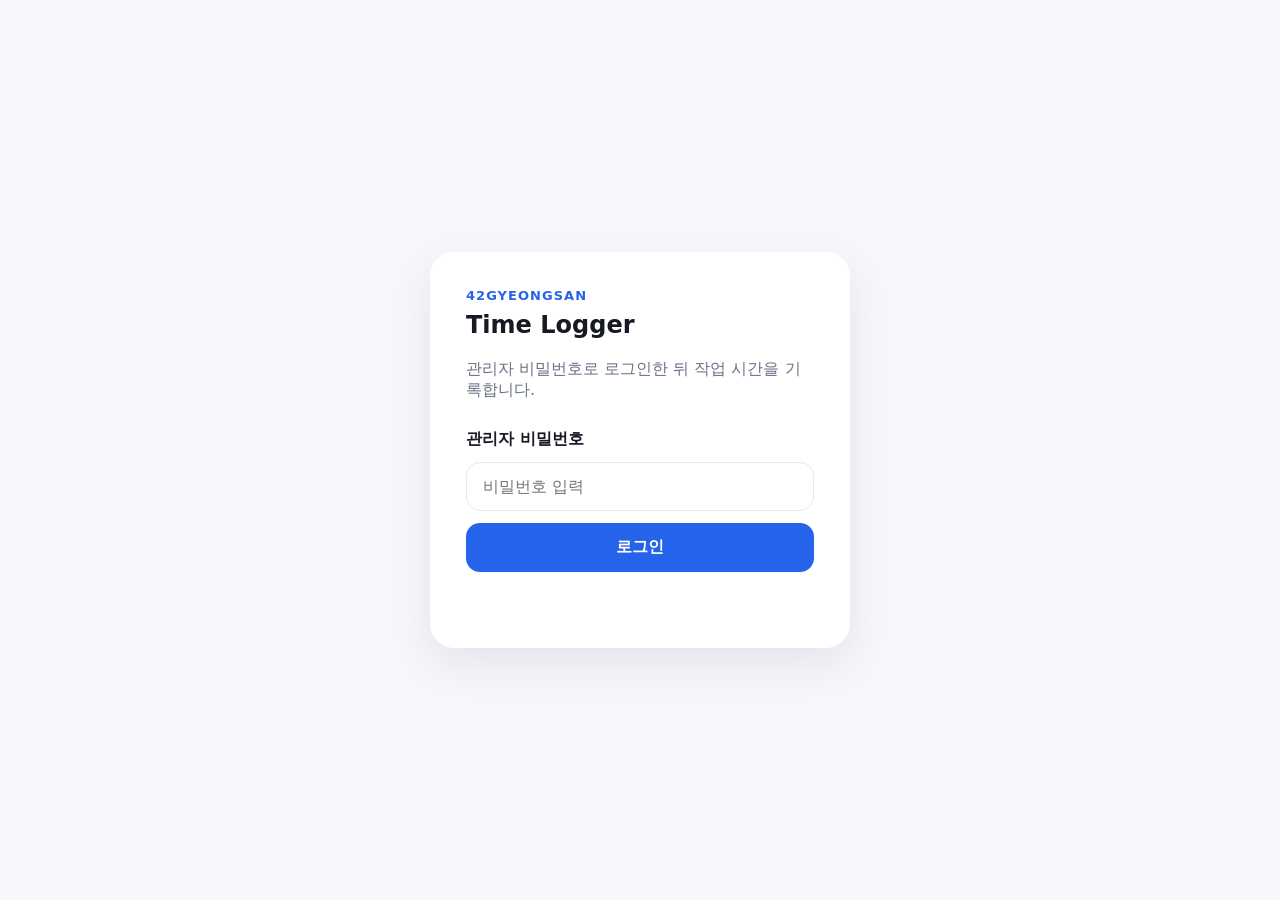
==== index.html @ 4a7641c6 "just save" ====
<!DOCTYPE html>
<html lang="ko">
<head>
  <meta charset="UTF-8" />
  <meta name="viewport" content="width=device-width, initial-scale=1.0" />
  <title>42Gyeongsan Time Logger</title>
  <link rel="stylesheet" href="style.css" />
</head>
<body>
  <main class="login-page">
    <section class="login-card">
      <p class="eyebrow">42Gyeongsan</p>
      <h1>Time Logger</h1>
      <p class="description">
        관리자 비밀번호로 로그인한 뒤 작업 시간을 기록합니다.
      </p>

      <form id="loginForm" class="form">
        <label for="password">관리자 비밀번호</label>
        <input
          id="password"
          name="password"
          type="password"
          autocomplete="current-password"
          placeholder="비밀번호 입력"
          required
        />

        <button type="submit" class="primary-button">로그인</button>
      </form>

      <p id="loginMessage" class="message" aria-live="polite"></p>
    </section>
  </main>

  <script src="app.js"></script>
</body>
</html>
---- style.css ----
* {
  box-sizing: border-box;
}

:root {
  --bg: #f6f7fb;
  --card: #ffffff;
  --text: #171923;
  --muted: #697386;
  --line: #e6e8ef;
  --primary: #2563eb;
  --primary-dark: #1d4ed8;
  --danger: #dc2626;
  --danger-dark: #b91c1c;
  --soft-primary: #eff6ff;
  --soft-danger: #fef2f2;
  --shadow: 0 16px 40px rgba(15, 23, 42, 0.08);
}

body {
  margin: 0;
  font-family: system-ui, -apple-system, BlinkMacSystemFont, "Segoe UI", sans-serif;
  background: var(--bg);
  color: var(--text);
}

button,
input {
  font: inherit;
}

button {
  cursor: pointer;
}

.login-page {
  min-height: 100vh;
  display: grid;
  place-items: center;
  padding: 24px;
}

.login-card {
  width: min(420px, 100%);
  background: var(--card);
  padding: 36px;
  border-radius: 24px;
  box-shadow: var(--shadow);
}

.eyebrow {
  margin: 0 0 8px;
  color: var(--primary);
  font-size: 13px;
  font-weight: 800;
  letter-spacing: 0.08em;
  text-transform: uppercase;
}

h1,
h2,
p {
  margin-top: 0;
}

.description,
.muted {
  color: var(--muted);
}

.form {
  display: grid;
  gap: 12px;
  margin-top: 28px;
}

label {
  font-weight: 700;
}

input {
  width: 100%;
  padding: 14px 16px;
  border: 1px solid var(--line);
  border-radius: 14px;
  background: #fff;
}

input:focus {
  outline: 3px solid var(--soft-primary);
  border-color: var(--primary);
}

.primary-button,
.danger-button,
.ghost-button,
.icon-button {
  border: 0;
  border-radius: 14px;
  font-weight: 800;
  transition: 0.15s ease;
}

.primary-button {
  padding: 14px 18px;
  background: var(--primary);
  color: #fff;
}

.primary-button:hover {
  background: var(--primary-dark);
}

.primary-button:disabled {
  opacity: 0.5;
  cursor: not-allowed;
}

.danger-button {
  padding: 14px 18px;
  background: var(--danger);
  color: #fff;
}

.danger-button:hover {
  background: var(--danger-dark);
}

.danger-button:disabled {
  opacity: 0.5;
  cursor: not-allowed;
}

.ghost-button {
  padding: 12px 16px;
  background: #fff;
  color: var(--text);
  border: 1px solid var(--line);
}

.icon-button {
  width: 44px;
  height: 44px;
  background: #fff;
  border: 1px solid var(--line);
  font-size: 28px;
}

.message {
  min-height: 24px;
  margin: 16px 0 0;
  color: var(--danger);
  font-weight: 700;
}

.app-shell {
  width: min(1100px, 100%);
  margin: 0 auto;
  padding: 28px;
}

.topbar,
.status-panel,
.calendar-panel,
.day-panel {
  background: var(--card);
  border-radius: 24px;
  box-shadow: var(--shadow);
}

.topbar {
  display: flex;
  justify-content: space-between;
  align-items: center;
  gap: 16px;
  padding: 24px;
  margin-bottom: 18px;
}

.topbar h1 {
  margin-bottom: 0;
}

.status-panel {
  display: flex;
  justify-content: space-between;
  gap: 16px;
  padding: 24px;
  margin-bottom: 18px;
}

.panel-label {
  margin-bottom: 6px;
  color: var(--muted);
  font-size: 13px;
  font-weight: 800;
}

.actions {
  display: flex;
  gap: 10px;
  align-items: center;
  flex-wrap: wrap;
}

.calendar-panel,
.day-panel {
  padding: 24px;
  margin-bottom: 18px;
}

.calendar-header,
.section-heading {
  display: flex;
  justify-content: space-between;
  align-items: center;
  gap: 12px;
  margin-bottom: 18px;
}

.calendar-header h2,
.section-heading h2 {
  margin: 0;
}

.weekdays,
.calendar-grid {
  display: grid;
  grid-template-columns: repeat(7, 1fr);
  gap: 8px;
}

.weekdays {
  margin-bottom: 8px;
  color: var(--muted);
  font-size: 13px;
  font-weight: 800;
  text-align: center;
}

.day-cell {
  min-height: 112px;
  padding: 10px;
  border: 1px solid var(--line);
  border-radius: 16px;
  background: #fff;
  text-align: left;
}

.day-cell:hover {
  border-color: var(--primary);
}

.day-cell.empty {
  background: transparent;
  border-color: transparent;
  cursor: default;
}

.day-cell.today {
  background: var(--soft-primary);
}

.day-cell.selected {
  outline: 3px solid var(--primary);
}

.day-number {
  display: block;
  font-weight: 900;
  margin-bottom: 10px;
}

.day-meta {
  display: grid;
  gap: 4px;
  color: var(--muted);
  font-size: 12px;
  line-height: 1.35;
}

.running-chip,
.total-badge,
.status-chip {
  display: inline-flex;
  width: fit-content;
  padding: 5px 8px;
  border-radius: 999px;
  font-size: 12px;
  font-weight: 900;
}

.running-chip {
  background: var(--soft-danger);
  color: var(--danger);
}

.total-badge {
  background: var(--soft-primary);
  color: var(--primary);
}

.log-list {
  display: grid;
  gap: 10px;
}

.log-item {
  display: flex;
  justify-content: space-between;
  gap: 16px;
  padding: 14px 16px;
  border: 1px solid var(--line);
  border-radius: 16px;
}

.log-time {
  font-weight: 800;
}

.log-duration {
  color: var(--muted);
}

.status-chip.completed {
  background: var(--soft-primary);
  color: var(--primary);
}

.status-chip.running {
  background: var(--soft-danger);
  color: var(--danger);
}

.status-chip.auto {
  background: #fff7ed;
  color: #c2410c;
}

@media (max-width: 760px) {
  .app-shell {
    padding: 16px;
  }

  .topbar,
  .status-panel,
  .calendar-header,
  .section-heading,
  .log-item {
    flex-direction: column;
    align-items: stretch;
  }

  .day-cell {
    min-height: 86px;
    padding: 8px;
  }

  .day-meta {
    font-size: 11px;
  }
}
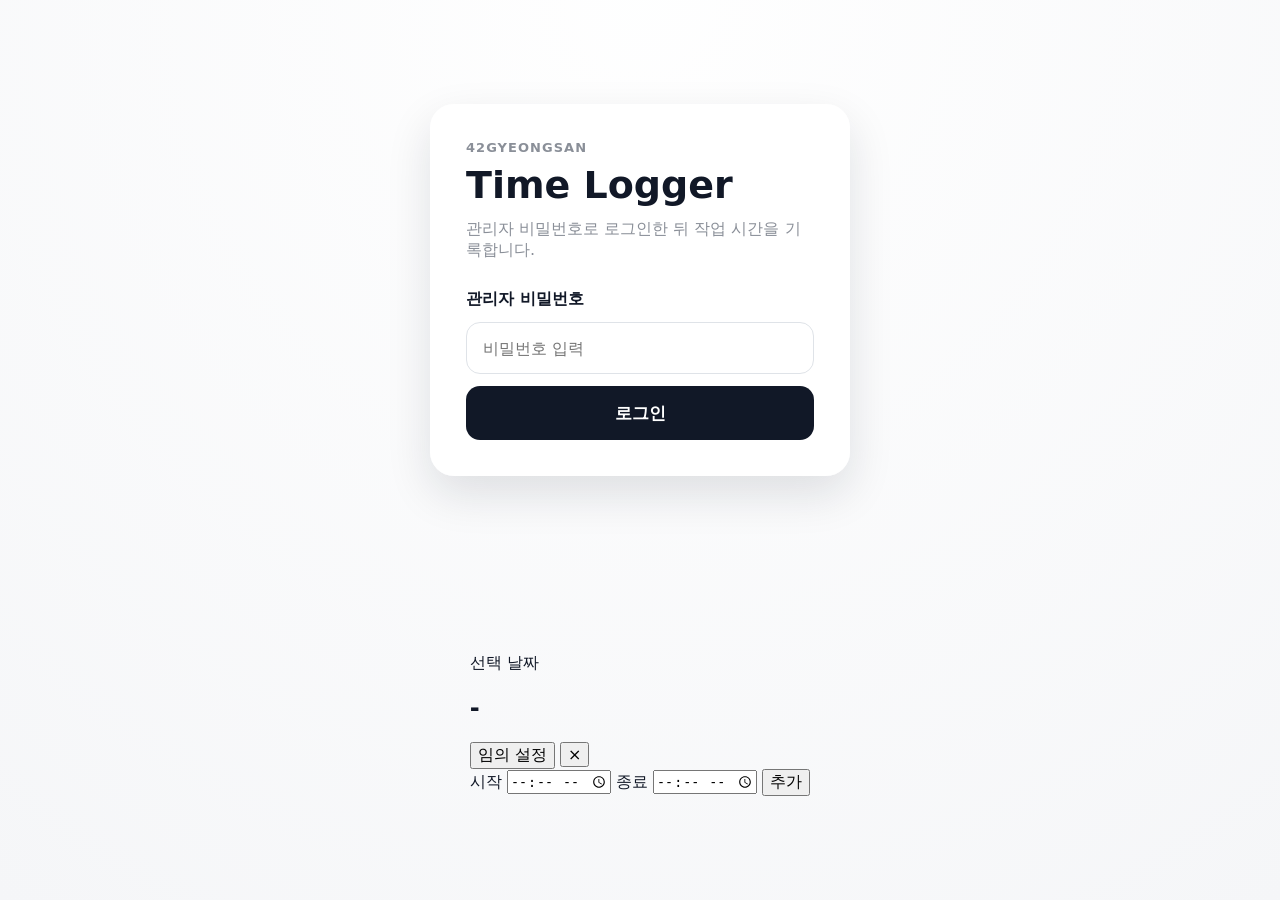
==== commit 1e547b9f: "just save" ====
--- a/index.html
+++ b/index.html
@@ -31,6 +31,37 @@
 
       <p id="loginMessage" class="message" aria-live="polite"></p>
     </section>
+    <div id="dayModal" class="modal-backdrop hidden">
+    <section class="day-modal">
+      <header class="modal-header">
+        <div>
+          <p class="modal-label">선택 날짜</p>
+          <h2 id="modalDateTitle">-</h2>
+        </div>
+
+        <div class="modal-actions">
+          <button id="manualOpenBtn" class="manual-button" type="button">임의 설정</button>
+          <button id="modalCloseBtn" class="modal-close-button" type="button">×</button>
+        </div>
+      </header>
+
+      <form id="manualForm" class="manual-form hidden">
+        <label>
+          시작
+          <input id="manualStartTime" type="time" required />
+        </label>
+
+        <label>
+          종료
+          <input id="manualEndTime" type="time" required />
+        </label>
+
+        <button type="submit">추가</button>
+      </form>
+
+      <div id="modalLogList" class="modal-log-list"></div>
+    </section>
+  </div>
   </main>
 
   <script src="app.js"></script>
--- a/style.css
+++ b/style.css
@@ -3,36 +3,344 @@
 }
 
 :root {
-  --bg: #f6f7fb;
-  --card: #ffffff;
-  --text: #171923;
-  --muted: #697386;
-  --line: #e6e8ef;
-  --primary: #2563eb;
-  --primary-dark: #1d4ed8;
-  --danger: #dc2626;
-  --danger-dark: #b91c1c;
-  --soft-primary: #eff6ff;
-  --soft-danger: #fef2f2;
-  --shadow: 0 16px 40px rgba(15, 23, 42, 0.08);
+  --bg: #f5f6f8;
+  --card: rgba(255, 255, 255, 0.92);
+  --text: #111827;
+  --muted: #8a8f98;
+  --line: #dfe3e8;
+  --line-soft: #eef1f4;
+  --sunday: #e53935;
+  --saturday: #1e6fd9;
+  --primary: #111827;
+  --start: #2563eb;
+  --start-hover: #1d4ed8;
+  --stop: #ef4444;
+  --stop-hover: #dc2626;
+  --running-bg: rgba(239, 68, 68, 0.16);
+  --completed-bg: rgba(37, 99, 235, 0.14);
+  --auto-bg: rgba(245, 158, 11, 0.18);
+  --shadow: 0 18px 45px rgba(15, 23, 42, 0.12);
 }
 
 body {
   margin: 0;
+  min-height: 100vh;
   font-family: system-ui, -apple-system, BlinkMacSystemFont, "Segoe UI", sans-serif;
-  background: var(--bg);
+  background:
+    radial-gradient(circle at top, rgba(255, 255, 255, 0.95), rgba(245, 246, 248, 0.96)),
+    var(--bg);
   color: var(--text);
 }
 
-button,
-input {
+button {
   font: inherit;
-}
-
-button {
   cursor: pointer;
 }
 
+button:disabled {
+  cursor: not-allowed;
+  opacity: 0.45;
+}
+
+.calendar-page {
+  width: min(1280px, 100%);
+  margin: 0 auto;
+  padding: 44px 48px 36px;
+}
+
+.calendar-top {
+  display: grid;
+  grid-template-columns: 1fr auto 1fr;
+  align-items: center;
+  margin-bottom: 28px;
+}
+
+.month-title {
+  margin: 0;
+  font-size: clamp(42px, 5vw, 64px);
+  line-height: 1;
+  font-weight: 900;
+  letter-spacing: -0.06em;
+}
+
+.month-nav {
+  display: inline-flex;
+  align-items: center;
+  gap: 10px;
+  width: fit-content;
+  border: 0;
+  background: transparent;
+  color: var(--text);
+  font-size: 28px;
+  font-weight: 800;
+}
+
+.month-nav.left {
+  justify-self: start;
+}
+
+.month-nav.right {
+  justify-self: end;
+}
+
+.nav-arrow {
+  display: inline-block;
+  transform: translateY(-1px);
+  font-size: 48px;
+  font-weight: 300;
+}
+
+.calendar-card {
+  padding: 28px 30px 34px;
+  border-radius: 22px;
+  background: var(--card);
+  box-shadow: var(--shadow);
+  border: 1px solid rgba(255, 255, 255, 0.8);
+  backdrop-filter: blur(10px);
+}
+
+.weekday-row {
+  display: grid;
+  grid-template-columns: repeat(7, 1fr);
+  margin-bottom: 18px;
+}
+
+.weekday {
+  text-align: center;
+  font-size: 24px;
+  font-weight: 850;
+}
+
+.weekday.sunday {
+  color: var(--sunday);
+}
+
+.weekday.saturday {
+  color: var(--saturday);
+}
+
+.calendar-grid {
+  display: grid;
+  grid-template-columns: repeat(7, 1fr);
+  gap: 1px;
+  background: var(--line);
+  border: 1px solid var(--line);
+}
+
+.day-cell {
+  appearance: none;
+  -webkit-appearance: none;
+  border: 0;
+  border-radius: 0;
+  background: rgba(255, 255, 255, 0.72);
+  min-height: 132px;
+  padding: 18px 14px 10px;
+  text-align: left;
+  overflow: hidden;
+}overflow: hidden;
+}
+
+.day-cell:not(.empty):hover {
+  background: rgba(246, 248, 252, 0.95);
+}
+
+.day-cell.empty {
+  background: rgba(250, 250, 250, 0.45);
+  color: #b7bbc2;
+}
+
+.day-cell.selected {
+  outline: none;
+  box-shadow: inset 0 0 0 3px rgba(17, 24, 39, 0.72);
+  z-index: 2;
+}
+
+.day-cell.today .day-number {
+  display: inline-grid;
+  place-items: center;
+  width: 36px;
+  height: 36px;
+  border-radius: 999px;
+  background: var(--primary);
+  color: #fff;
+}
+
+.day-number {
+  display: block;
+  margin-bottom: 10px;
+  text-align: center;
+  font-size: 30px;
+  font-weight: 750;
+  line-height: 1;
+}
+
+.day-cell.sunday .day-number {
+  color: var(--sunday);
+}
+
+.day-cell.saturday .day-number {
+  color: var(--saturday);
+}
+
+.day-cell.today .day-number {
+  color: #fff;
+}
+
+.day-cell.other-month .day-number {
+  color: #a4a8ae;
+}
+
+.log-stack {
+  display: grid;
+  gap: 5px;
+  margin-top: 8px;
+}
+
+.log-row {
+  display: block;
+  width: 100%;
+  padding: 5px 8px;
+  border-radius: 7px;
+  font-size: 12px;
+  font-weight: 800;
+  white-space: nowrap;
+  overflow: hidden;
+  text-overflow: ellipsis;
+}
+
+.log-row.completed {
+  background: var(--completed-bg);
+  color: #1d4ed8;
+}
+
+.log-row.running {
+  background: var(--running-bg);
+  color: #dc2626;
+}
+
+.log-row.auto {
+  background: var(--auto-bg);
+  color: #b45309;
+}
+
+.more-log {
+  color: var(--muted);
+  font-size: 11px;
+  font-weight: 800;
+  padding-left: 4px;
+}
+
+.control-panel {
+  display: flex;
+  justify-content: center;
+  align-items: center;
+  gap: 18px;
+  flex-wrap: wrap;
+  margin: 26px auto 16px;
+}
+
+.selected-date-box {
+  display: flex;
+  align-items: center;
+  gap: 10px;
+  min-height: 58px;
+  padding: 0 22px;
+  border-radius: 14px;
+  background: var(--card);
+  border: 1px solid var(--line);
+  box-shadow: 0 8px 20px rgba(15, 23, 42, 0.06);
+}
+
+.selected-label {
+  color: var(--muted);
+  font-weight: 800;
+}
+
+.button-row {
+  display: flex;
+  gap: 10px;
+}
+
+.start-button,
+.stop-button {
+  min-width: 132px;
+  height: 58px;
+  border: 0;
+  border-radius: 14px;
+  color: #fff;
+  font-size: 18px;
+  font-weight: 900;
+  box-shadow: 0 8px 18px rgba(15, 23, 42, 0.1);
+}
+
+.start-button {
+  background: var(--start);
+}
+
+.start-button:hover {
+  background: var(--start-hover);
+}
+
+.stop-button {
+  background: var(--stop);
+}
+
+.stop-button:hover {
+  background: var(--stop-hover);
+}
+
+.running-status {
+  width: 100%;
+  margin: 0;
+  color: var(--muted);
+  text-align: center;
+  font-weight: 800;
+}
+
+.total-card {
+  display: flex;
+  justify-content: center;
+  align-items: center;
+  gap: 18px;
+  width: min(620px, 100%);
+  min-height: 78px;
+  margin: 18px auto 0;
+  border-radius: 14px;
+  background: var(--card);
+  border: 1px solid var(--line);
+  box-shadow: 0 10px 25px rgba(15, 23, 42, 0.08);
+  font-size: 28px;
+  font-weight: 700;
+}
+
+.clock-icon {
+  font-size: 38px;
+  line-height: 1;
+}
+
+.footer-bar {
+  display: flex;
+  justify-content: center;
+  align-items: center;
+  gap: 14px;
+  min-height: 42px;
+  margin-top: 16px;
+}
+
+.logout-button {
+  border: 0;
+  background: transparent;
+  color: var(--muted);
+  font-weight: 800;
+}
+
+.message {
+  margin: 0;
+  color: var(--stop);
+  font-weight: 800;
+}
+
+/* login page */
 .login-page {
   min-height: 100vh;
   display: grid;
@@ -42,29 +350,28 @@
 
 .login-card {
   width: min(420px, 100%);
-  background: var(--card);
   padding: 36px;
   border-radius: 24px;
+  background: var(--card);
   box-shadow: var(--shadow);
 }
 
 .eyebrow {
   margin: 0 0 8px;
-  color: var(--primary);
+  color: var(--muted);
   font-size: 13px;
-  font-weight: 800;
+  font-weight: 900;
   letter-spacing: 0.08em;
   text-transform: uppercase;
 }
 
-h1,
-h2,
-p {
-  margin-top: 0;
-}
-
-.description,
-.muted {
+.login-card h1 {
+  margin: 0 0 12px;
+  font-size: 38px;
+}
+
+.description {
+  margin: 0;
   color: var(--muted);
 }
 
@@ -74,289 +381,62 @@
   margin-top: 28px;
 }
 
-label {
-  font-weight: 700;
-}
-
-input {
+.form label {
+  font-weight: 800;
+}
+
+.form input {
   width: 100%;
-  padding: 14px 16px;
+  height: 52px;
+  padding: 0 16px;
   border: 1px solid var(--line);
   border-radius: 14px;
-  background: #fff;
-}
-
-input:focus {
-  outline: 3px solid var(--soft-primary);
-  border-color: var(--primary);
-}
-
-.primary-button,
-.danger-button,
-.ghost-button,
-.icon-button {
+  font: inherit;
+}
+
+.form input:focus {
+  outline: 3px solid rgba(37, 99, 235, 0.18);
+  border-color: var(--start);
+}
+
+.primary-button {
+  height: 54px;
   border: 0;
   border-radius: 14px;
-  font-weight: 800;
-  transition: 0.15s ease;
-}
-
-.primary-button {
-  padding: 14px 18px;
   background: var(--primary);
   color: #fff;
-}
-
-.primary-button:hover {
-  background: var(--primary-dark);
-}
-
-.primary-button:disabled {
-  opacity: 0.5;
-  cursor: not-allowed;
-}
-
-.danger-button {
-  padding: 14px 18px;
-  background: var(--danger);
-  color: #fff;
-}
-
-.danger-button:hover {
-  background: var(--danger-dark);
-}
-
-.danger-button:disabled {
-  opacity: 0.5;
-  cursor: not-allowed;
-}
-
-.ghost-button {
-  padding: 12px 16px;
-  background: #fff;
-  color: var(--text);
-  border: 1px solid var(--line);
-}
-
-.icon-button {
-  width: 44px;
-  height: 44px;
-  background: #fff;
-  border: 1px solid var(--line);
-  font-size: 28px;
-}
-
-.message {
-  min-height: 24px;
-  margin: 16px 0 0;
-  color: var(--danger);
-  font-weight: 700;
-}
-
-.app-shell {
-  width: min(1100px, 100%);
-  margin: 0 auto;
-  padding: 28px;
-}
-
-.topbar,
-.status-panel,
-.calendar-panel,
-.day-panel {
-  background: var(--card);
-  border-radius: 24px;
-  box-shadow: var(--shadow);
-}
-
-.topbar {
-  display: flex;
-  justify-content: space-between;
-  align-items: center;
-  gap: 16px;
-  padding: 24px;
-  margin-bottom: 18px;
-}
-
-.topbar h1 {
-  margin-bottom: 0;
-}
-
-.status-panel {
-  display: flex;
-  justify-content: space-between;
-  gap: 16px;
-  padding: 24px;
-  margin-bottom: 18px;
-}
-
-.panel-label {
-  margin-bottom: 6px;
-  color: var(--muted);
-  font-size: 13px;
-  font-weight: 800;
-}
-
-.actions {
-  display: flex;
-  gap: 10px;
-  align-items: center;
-  flex-wrap: wrap;
-}
-
-.calendar-panel,
-.day-panel {
-  padding: 24px;
-  margin-bottom: 18px;
-}
-
-.calendar-header,
-.section-heading {
-  display: flex;
-  justify-content: space-between;
-  align-items: center;
-  gap: 12px;
-  margin-bottom: 18px;
-}
-
-.calendar-header h2,
-.section-heading h2 {
-  margin: 0;
-}
-
-.weekdays,
-.calendar-grid {
-  display: grid;
-  grid-template-columns: repeat(7, 1fr);
-  gap: 8px;
-}
-
-.weekdays {
-  margin-bottom: 8px;
-  color: var(--muted);
-  font-size: 13px;
-  font-weight: 800;
-  text-align: center;
-}
-
-.day-cell {
-  min-height: 112px;
-  padding: 10px;
-  border: 1px solid var(--line);
-  border-radius: 16px;
-  background: #fff;
-  text-align: left;
-}
-
-.day-cell:hover {
-  border-color: var(--primary);
-}
-
-.day-cell.empty {
-  background: transparent;
-  border-color: transparent;
-  cursor: default;
-}
-
-.day-cell.today {
-  background: var(--soft-primary);
-}
-
-.day-cell.selected {
-  outline: 3px solid var(--primary);
-}
-
-.day-number {
-  display: block;
+  font-size: 17px;
   font-weight: 900;
-  margin-bottom: 10px;
-}
-
-.day-meta {
-  display: grid;
-  gap: 4px;
-  color: var(--muted);
-  font-size: 12px;
-  line-height: 1.35;
-}
-
-.running-chip,
-.total-badge,
-.status-chip {
-  display: inline-flex;
-  width: fit-content;
-  padding: 5px 8px;
-  border-radius: 999px;
-  font-size: 12px;
-  font-weight: 900;
-}
-
-.running-chip {
-  background: var(--soft-danger);
-  color: var(--danger);
-}
-
-.total-badge {
-  background: var(--soft-primary);
-  color: var(--primary);
-}
-
-.log-list {
-  display: grid;
-  gap: 10px;
-}
-
-.log-item {
-  display: flex;
-  justify-content: space-between;
-  gap: 16px;
-  padding: 14px 16px;
-  border: 1px solid var(--line);
-  border-radius: 16px;
-}
-
-.log-time {
-  font-weight: 800;
-}
-
-.log-duration {
-  color: var(--muted);
-}
-
-.status-chip.completed {
-  background: var(--soft-primary);
-  color: var(--primary);
-}
-
-.status-chip.running {
-  background: var(--soft-danger);
-  color: var(--danger);
-}
-
-.status-chip.auto {
-  background: #fff7ed;
-  color: #c2410c;
-}
-
-@media (max-width: 760px) {
-  .app-shell {
-    padding: 16px;
-  }
-
-  .topbar,
-  .status-panel,
-  .calendar-header,
-  .section-heading,
-  .log-item {
-    flex-direction: column;
-    align-items: stretch;
+}
+
+@media (max-width: 900px) {
+  .calendar-page {
+    padding: 24px 16px;
+  }
+
+  .calendar-card {
+    padding: 18px 14px 22px;
+    overflow-x: auto;
+  }
+
+  .weekday-row,
+  .calendar-grid {
+    min-width: 760px;
+  }
+
+  .month-nav {
+    font-size: 20px;
+  }
+
+  .nav-arrow {
+    font-size: 36px;
   }
 
   .day-cell {
-    min-height: 86px;
-    padding: 8px;
-  }
-
-  .day-meta {
-    font-size: 11px;
+    min-height: 112px;
+  }
+
+  .total-card {
+    font-size: 20px;
   }
 }
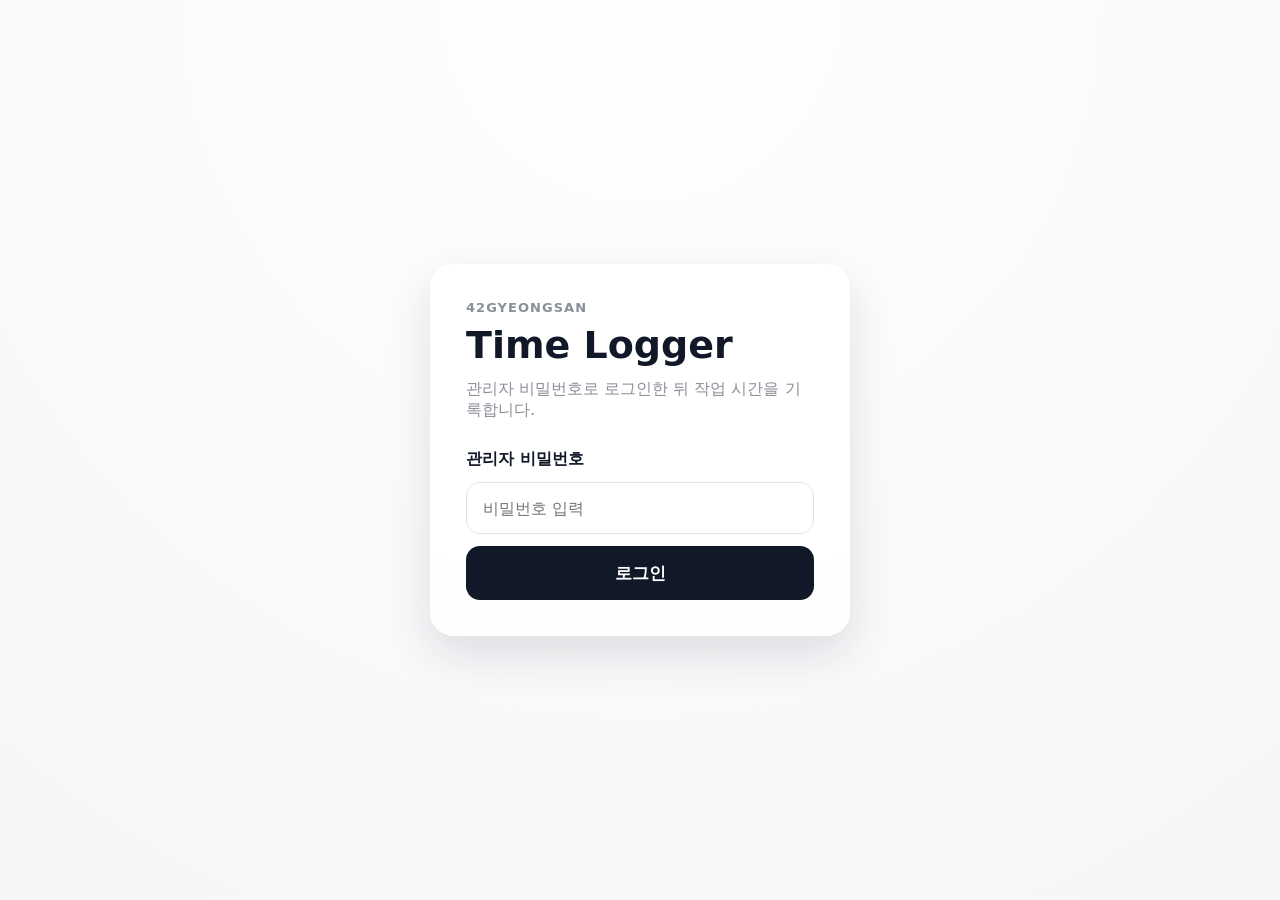
==== commit b81ea6b2: "fix time logger workflows" ====
--- a/index.html
+++ b/index.html
@@ -31,39 +31,8 @@
 
       <p id="loginMessage" class="message" aria-live="polite"></p>
     </section>
-    <div id="dayModal" class="modal-backdrop hidden">
-    <section class="day-modal">
-      <header class="modal-header">
-        <div>
-          <p class="modal-label">선택 날짜</p>
-          <h2 id="modalDateTitle">-</h2>
-        </div>
-
-        <div class="modal-actions">
-          <button id="manualOpenBtn" class="manual-button" type="button">임의 설정</button>
-          <button id="modalCloseBtn" class="modal-close-button" type="button">×</button>
-        </div>
-      </header>
-
-      <form id="manualForm" class="manual-form hidden">
-        <label>
-          시작
-          <input id="manualStartTime" type="time" required />
-        </label>
-
-        <label>
-          종료
-          <input id="manualEndTime" type="time" required />
-        </label>
-
-        <button type="submit">추가</button>
-      </form>
-
-      <div id="modalLogList" class="modal-log-list"></div>
-    </section>
-  </div>
   </main>
 
   <script src="app.js"></script>
 </body>
-</html>+</html>
--- a/style.css
+++ b/style.css
@@ -137,7 +137,6 @@
   padding: 18px 14px 10px;
   text-align: left;
   overflow: hidden;
-}overflow: hidden;
 }
 
 .day-cell:not(.empty):hover {
@@ -340,6 +339,151 @@
   font-weight: 800;
 }
 
+.hidden {
+  display: none !important;
+}
+
+.modal-backdrop {
+  position: fixed;
+  inset: 0;
+  z-index: 20;
+  display: grid;
+  place-items: center;
+  padding: 20px;
+  background: rgba(17, 24, 39, 0.55);
+}
+
+.day-modal {
+  width: min(560px, 100%);
+  max-height: min(720px, calc(100vh - 40px));
+  overflow-y: auto;
+  padding: 24px;
+  border-radius: 8px;
+  background: #fff;
+  box-shadow: var(--shadow);
+}
+
+.modal-header,
+.modal-actions,
+.modal-log-row {
+  display: flex;
+  align-items: center;
+}
+
+.modal-header,
+.modal-log-row {
+  justify-content: space-between;
+  gap: 16px;
+}
+
+.modal-label {
+  margin: 0 0 4px;
+  color: var(--muted);
+  font-size: 13px;
+  font-weight: 800;
+}
+
+.modal-header h2 {
+  margin: 0;
+  font-size: 24px;
+}
+
+.modal-actions {
+  gap: 8px;
+}
+
+.manual-button,
+.modal-close-button,
+.delete-log-button,
+.manual-form button {
+  border: 0;
+  font-weight: 800;
+}
+
+.manual-button,
+.manual-form button {
+  min-height: 40px;
+  padding: 0 14px;
+  border-radius: 6px;
+  background: var(--primary);
+  color: #fff;
+}
+
+.modal-close-button {
+  width: 40px;
+  height: 40px;
+  background: transparent;
+  color: var(--muted);
+  font-size: 28px;
+}
+
+.manual-form {
+  display: grid;
+  grid-template-columns: 1fr 1fr auto;
+  align-items: end;
+  gap: 10px;
+  margin: 20px 0;
+  padding: 16px;
+  border: 1px solid var(--line);
+  border-radius: 8px;
+}
+
+.manual-form label {
+  display: grid;
+  gap: 6px;
+  color: var(--muted);
+  font-size: 13px;
+  font-weight: 800;
+}
+
+.manual-form input {
+  min-width: 0;
+  height: 40px;
+  padding: 0 10px;
+  border: 1px solid var(--line);
+  border-radius: 6px;
+  font: inherit;
+}
+
+.modal-log-list {
+  display: grid;
+  gap: 8px;
+  margin-top: 18px;
+}
+
+.modal-log-row {
+  min-height: 58px;
+  padding: 10px 12px;
+  border: 1px solid var(--line-soft);
+  border-radius: 8px;
+  background: #f9fafb;
+}
+
+.modal-log-copy {
+  display: grid;
+  gap: 3px;
+}
+
+.modal-log-copy span {
+  color: var(--muted);
+  font-size: 13px;
+}
+
+.delete-log-button {
+  width: 36px;
+  height: 36px;
+  border-radius: 6px;
+  background: #fee2e2;
+  color: #b91c1c;
+  font-size: 20px;
+}
+
+.empty-log-message {
+  margin: 12px 0;
+  color: var(--muted);
+  text-align: center;
+}
+
 /* login page */
 .login-page {
   min-height: 100vh;
@@ -439,4 +583,12 @@
   .total-card {
     font-size: 20px;
   }
-}+
+  .manual-form {
+    grid-template-columns: 1fr 1fr;
+  }
+
+  .manual-form button {
+    grid-column: 1 / -1;
+  }
+}
